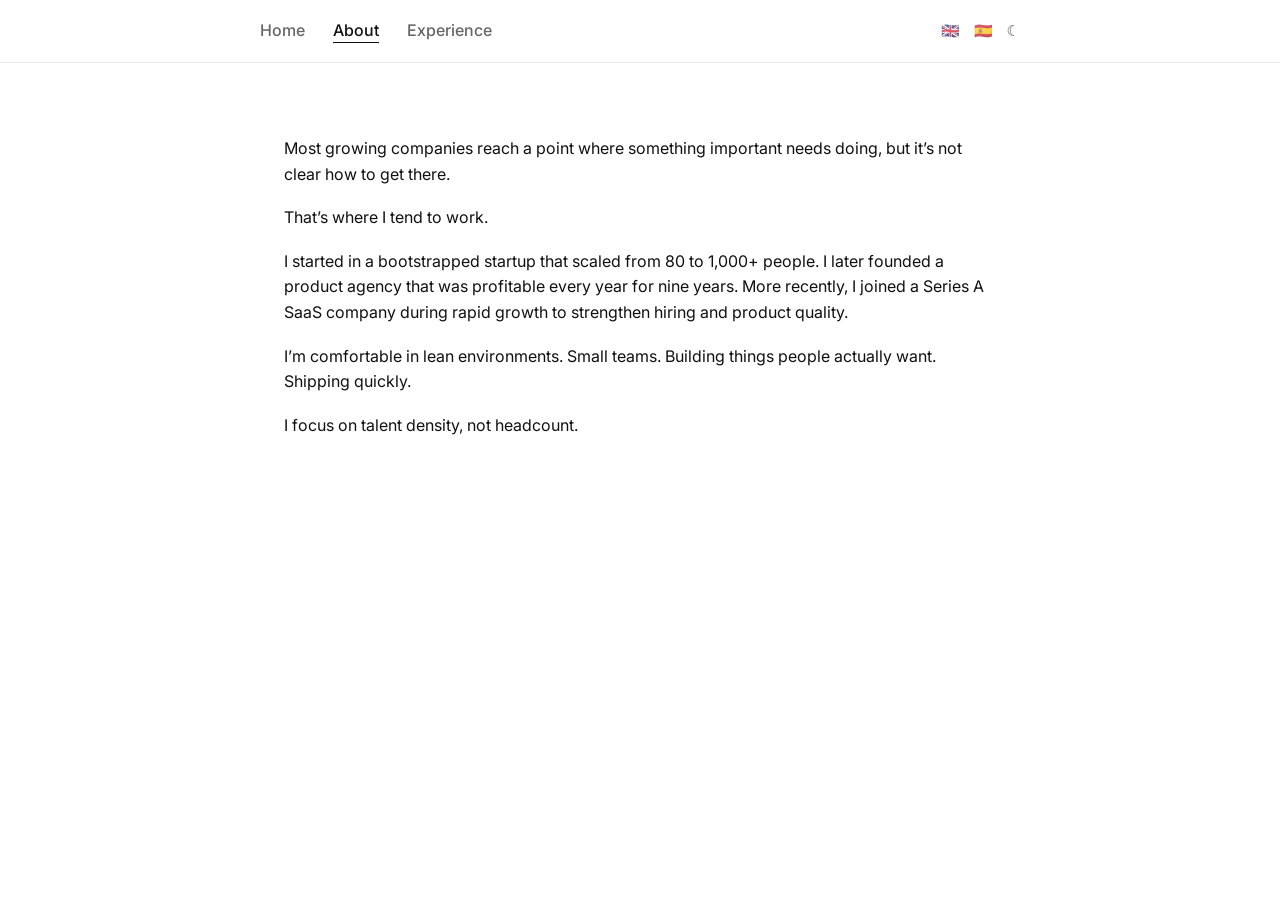
==== about.html @ 76f13b8b "final version" ====
<!DOCTYPE html>
<html lang="es" data-theme="light">
<head>
<meta charset="UTF-8">
<meta name="viewport" content="width=device-width, initial-scale=1.0">
<title>Sobre mí</title>
<link rel="stylesheet" href="style.css">
<link href="https://fonts.googleapis.com/css2?family=Inter:wght@400;500;600&display=swap" rel="stylesheet">
<script defer src="script.js"></script>
</head>

<body>

<nav>
  <div class="nav-inner">
    <div class="nav-links">
      <a href="index.html" data-en="Home" data-es="Inicio">Inicio</a>
      <a href="about.html" class="active" data-en="About" data-es="Sobre mí">Sobre mí</a>
      <a href="experience.html" data-en="Experience" data-es="Experiencia">Experiencia</a>
    </div>
    <div>
      <span class="lang-toggle" onclick="setLanguage('en')">🇬🇧</span>
      <span class="lang-toggle" onclick="setLanguage('es')">🇪🇸</span>
      <span class="lang-toggle" onclick="toggleTheme()">☾</span>
    </div>
  </div>
</nav>

<main class="container">

<p
data-en="Most growing companies reach a point where something important needs doing, but it’s not clear how to get there."
data-es="Muchas empresas en crecimiento llegan a un punto donde algo importante debe hacerse, pero no está claro cómo llegar ahí.">
Muchas empresas en crecimiento llegan a un punto donde algo importante debe hacerse, pero no está claro cómo llegar ahí.
</p>

<p
data-en="That’s where I tend to work."
data-es="Ahí es donde suelo trabajar.">
Ahí es donde suelo trabajar.
</p>

<p
data-en="I started in a bootstrapped startup that scaled from 80 to 1,000+ people. I later founded a product agency that was profitable every year for nine years. More recently, I joined a Series A SaaS company during rapid growth to strengthen hiring and product quality."
data-es="Comencé en una startup autofinanciada que creció de 80 a más de 1.000 personas. Luego fundé una agencia de producto que fue rentable todos los años durante nueve años. Más recientemente, me uní a una empresa SaaS Serie A en plena expansión para fortalecer la contratación y la calidad de producto.">
Comencé en una startup autofinanciada que creció de 80 a más de 1.000 personas. Luego fundé una agencia de producto que fue rentable todos los años durante nueve años. Más recientemente, me uní a una empresa SaaS Serie A en plena expansión para fortalecer la contratación y la calidad de producto.
</p>

<p
data-en="I’m comfortable in lean environments. Small teams. Building things people actually want. Shipping quickly."
data-es="Me siento cómodo en entornos pequeños. Equipos reducidos. Construir cosas que la gente realmente quiere. Lanzar rápido.">
Me siento cómodo en entornos pequeños. Equipos reducidos. Construir cosas que la gente realmente quiere. Lanzar rápido.
</p>

<p
data-en="I focus on talent density, not headcount."
data-es="Me enfoco en densidad de talento, no en cantidad.">
Me enfoco en densidad de talento, no en cantidad.
</p>

<div class="footer-space"></div>

</main>

</body>
</html>
---- style.css ----
:root {
  --text: #111;
  --muted: #666;
  --bg: #ffffff;
  --border: #eaeaea;
}

[data-theme="dark"] {
  --text: #f5f5f5;
  --muted: #9a9a9a;
  --bg: #0f0f0f;
  --border: #222;
}

* {
  box-sizing: border-box;
}

body {
  margin: 0;
  font-family: 'Inter', system-ui, -apple-system, sans-serif;
  background: var(--bg);
  color: var(--text);
  line-height: 1.6;
  -webkit-font-smoothing: antialiased;
  transition: background 0.2s ease, color 0.2s ease;
}

/* NAV */

nav {
  position: fixed;
  top: 0;
  width: 100%;
  background: var(--bg);
  border-bottom: 1px solid var(--border);
  padding: 18px 24px;
  display: flex;
  justify-content: center;
  z-index: 100;
}

.nav-inner {
  max-width: 760px;
  width: 100%;
  display: flex;
  justify-content: space-between;
  align-items: center;
}

.nav-links a {
  margin-right: 24px;
  text-decoration: none;
  color: var(--muted);
  font-weight: 500;
}

.nav-links a.active {
  color: var(--text);
  border-bottom: 1px solid var(--text);
  padding-bottom: 2px;
}

.lang-toggle {
  cursor: pointer;
  font-size: 15px;
  margin-left: 10px;
  opacity: 0.7;
}

.lang-toggle:hover {
  opacity: 1;
}

/* LAYOUT */

.container {
  max-width: 760px;
  margin: 0 auto;
  padding: 120px 24px 80px;
}

h1 {
  font-size: 1.9rem;
  font-weight: 600;
  line-height: 1.35;
  margin-bottom: 24px;
}

h2 {
  font-size: 1.4rem;
  margin: 0;
}

.role-meta {
  font-size: 0.9rem;
  color: var(--muted);
  margin-top: 4px;
}

p {
  margin-bottom: 18px;
}

ul {
  margin-top: 12px;
  padding-left: 18px;
}

li {
  margin-bottom: 8px;
}

.eyebrow {
  font-size: 13px;
  text-transform: uppercase;
  letter-spacing: 0.08em;
  color: var(--muted);
  margin-bottom: 14px;
}

.subline {
  font-size: 1rem;
  margin-top: 1rem;
  opacity: 0.75;
  font-weight: 500;
}

.location {
  margin-top: 1.5rem;
  font-size: 0.95rem;
  color: var(--muted);
}

.contact-link {
  cursor: pointer;
  border-bottom: 1px solid var(--border);
}

.contact-link:hover {
  border-bottom: 1px solid var(--text);
}

.footer-space {
  height: 60px;
}

/* COMPANY BLOCK */

.company {
  margin-top: 70px;
}

.company-header {
  display: flex;
  align-items: center;
  gap: 18px;
  cursor: pointer;
}

.company-logo {
  width: 42px;
  height: auto;
  opacity: 0.85;
  filter: grayscale(100%);
  transition: all 0.2s ease;
}

.company-header:hover .company-logo {
  filter: grayscale(0%);
  opacity: 1;
}

.company-meta {
  margin-left: 60px;
  margin-top: 10px;
  font-size: 0.9rem;
  color: var(--muted);
  max-height: 0;
  overflow: hidden;
  transition: max-height 0.25s ease;
}

.company.open .company-meta {
  max-height: 200px;
}

.company ul {
  margin-left: 60px;
}

/* RESPONSIVE */

@media (max-width: 768px) {

  .container {
    padding: 100px 20px 60px;
  }

  h1 {
    font-size: 1.6rem;
  }

  .company-logo {
    width: 36px;
  }

  .company-meta,
  .company ul {
    margin-left: 48px;
  }
}


/* Logo theme switching */

.logo-dark {
  display: none;
}

[data-theme="dark"] .logo-light {
  display: none;
}

[data-theme="dark"] .logo-dark {
  display: block;
}
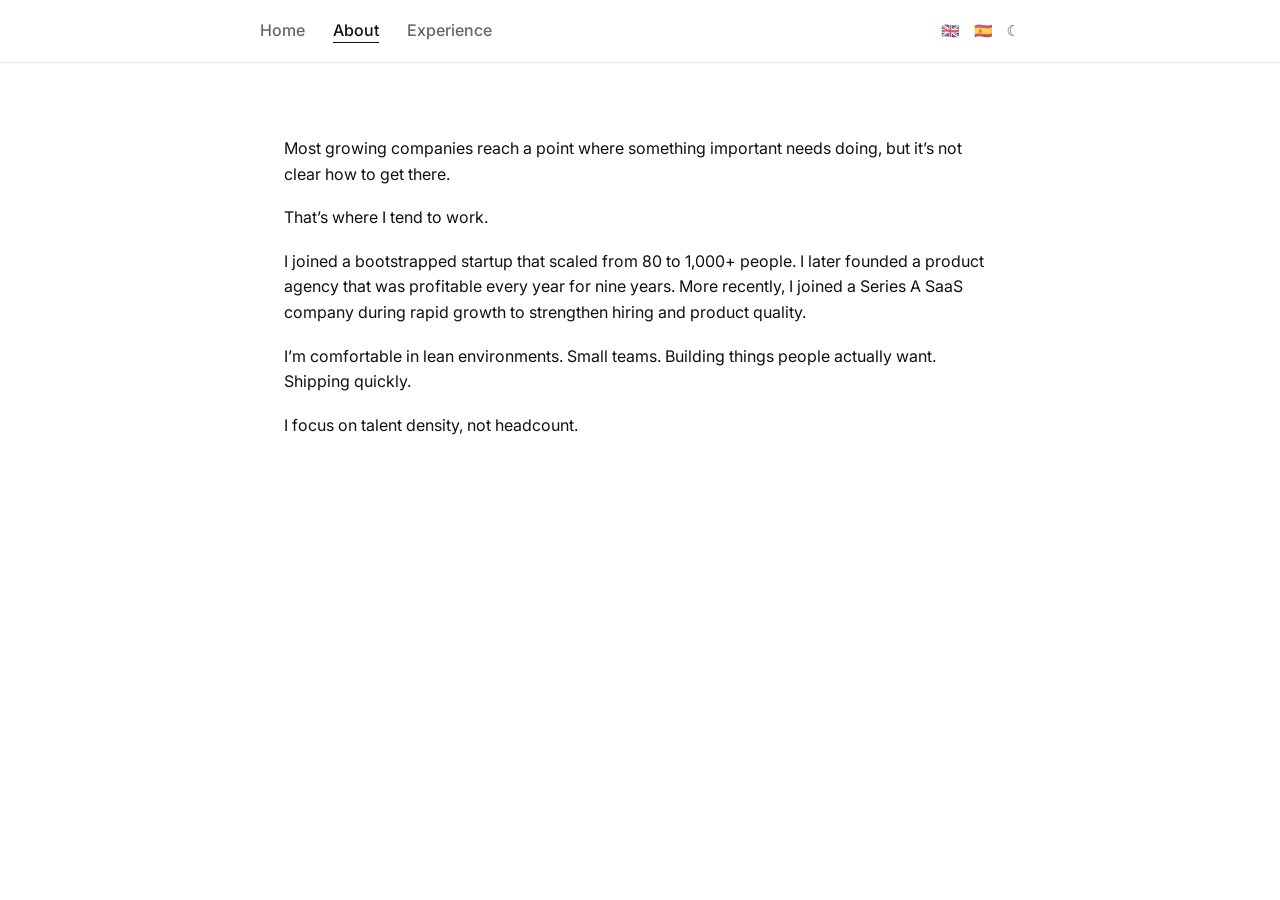
==== commit f8e54697: "text changes" ====
--- a/about.html
+++ b/about.html
@@ -41,7 +41,7 @@
 </p>
 
 <p
-data-en="I started in a bootstrapped startup that scaled from 80 to 1,000+ people. I later founded a product agency that was profitable every year for nine years. More recently, I joined a Series A SaaS company during rapid growth to strengthen hiring and product quality."
+data-en="I joined a bootstrapped startup that scaled from 80 to 1,000+ people. I later founded a product agency that was profitable every year for nine years. More recently, I joined a Series A SaaS company during rapid growth to strengthen hiring and product quality."
 data-es="Comencé en una startup autofinanciada que creció de 80 a más de 1.000 personas. Luego fundé una agencia de producto que fue rentable todos los años durante nueve años. Más recientemente, me uní a una empresa SaaS Serie A en plena expansión para fortalecer la contratación y la calidad de producto.">
 Comencé en una startup autofinanciada que creció de 80 a más de 1.000 personas. Luego fundé una agencia de producto que fue rentable todos los años durante nueve años. Más recientemente, me uní a una empresa SaaS Serie A en plena expansión para fortalecer la contratación y la calidad de producto.
 </p>
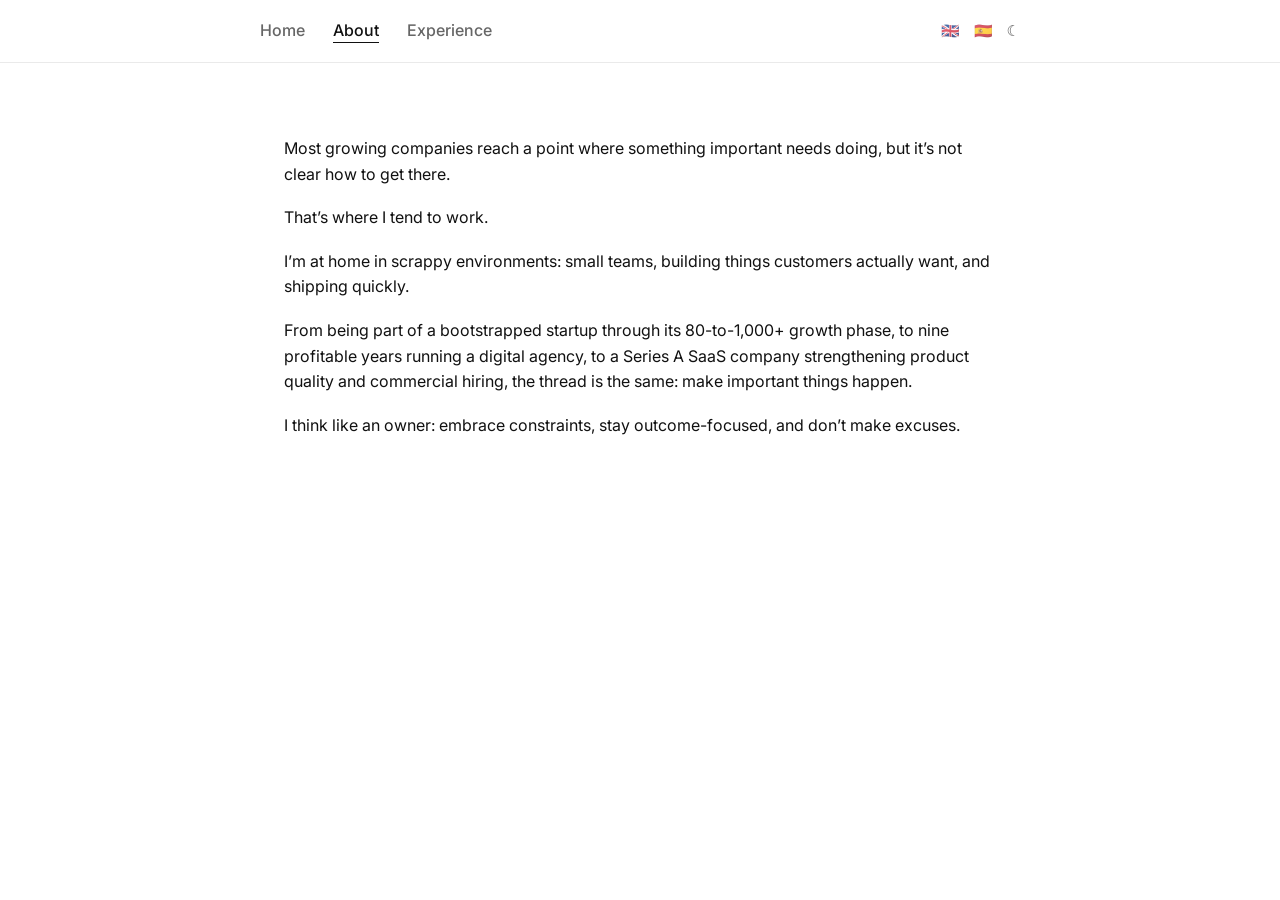
==== commit c51dff46: "text changes" ====
--- a/about.html
+++ b/about.html
@@ -21,7 +21,7 @@
     <div>
       <span class="lang-toggle" onclick="setLanguage('en')">🇬🇧</span>
       <span class="lang-toggle" onclick="setLanguage('es')">🇪🇸</span>
-      <span class="lang-toggle" onclick="toggleTheme()">☾</span>
+      <span class="lang-toggle" data-theme-toggle onclick="toggleTheme()">☾</span>
     </div>
   </div>
 </nav>
@@ -41,21 +41,21 @@
 </p>
 
 <p
-data-en="I joined a bootstrapped startup that scaled from 80 to 1,000+ people. I later founded a product agency that was profitable every year for nine years. More recently, I joined a Series A SaaS company during rapid growth to strengthen hiring and product quality."
-data-es="Comencé en una startup autofinanciada que creció de 80 a más de 1.000 personas. Luego fundé una agencia de producto que fue rentable todos los años durante nueve años. Más recientemente, me uní a una empresa SaaS Serie A en plena expansión para fortalecer la contratación y la calidad de producto.">
-Comencé en una startup autofinanciada que creció de 80 a más de 1.000 personas. Luego fundé una agencia de producto que fue rentable todos los años durante nueve años. Más recientemente, me uní a una empresa SaaS Serie A en plena expansión para fortalecer la contratación y la calidad de producto.
+data-en="I’m at home in scrappy environments: small teams, building things customers actually want, and shipping quickly."
+data-es="Me siento en casa en entornos ágiles: equipos pequeños, construir cosas que los clientes realmente quieren y lanzar rápido.">
+Me siento en casa en entornos ágiles: equipos pequeños, construir cosas que los clientes realmente quieren y lanzar rápido.
 </p>
 
 <p
-data-en="I’m comfortable in lean environments. Small teams. Building things people actually want. Shipping quickly."
-data-es="Me siento cómodo en entornos pequeños. Equipos reducidos. Construir cosas que la gente realmente quiere. Lanzar rápido.">
-Me siento cómodo en entornos pequeños. Equipos reducidos. Construir cosas que la gente realmente quiere. Lanzar rápido.
+data-en="From being part of a bootstrapped startup through its 80-to-1,000+ growth phase, to nine profitable years running a digital agency, to a Series A SaaS company strengthening product quality and commercial hiring, the thread is the same: make important things happen."
+data-es="Desde formar parte de una startup autofinanciada en su fase de crecimiento de 80 a 1.000+, hasta nueve años rentables dirigiendo una agencia digital, y luego una empresa SaaS Serie A fortaleciendo calidad de producto y contratación comercial, el hilo conductor es el mismo: hacer que lo importante suceda.">
+Desde formar parte de una startup autofinanciada en su fase de crecimiento de 80 a 1.000+, hasta nueve años rentables dirigiendo una agencia digital, y luego una empresa SaaS Serie A fortaleciendo calidad de producto y contratación comercial, el hilo conductor es el mismo: hacer que lo importante suceda.
 </p>
 
 <p
-data-en="I focus on talent density, not headcount."
-data-es="Me enfoco en densidad de talento, no en cantidad.">
-Me enfoco en densidad de talento, no en cantidad.
+data-en="I think like an owner: embrace constraints, stay outcome-focused, and don’t make excuses."
+data-es="Pienso como dueño: aceptar restricciones, mantener foco en resultados y no poner excusas.">
+Pienso como dueño: aceptar restricciones, mantener foco en resultados y no poner excusas.
 </p>
 
 <div class="footer-space"></div>
@@ -63,4 +63,4 @@
 </main>
 
 </body>
-</html>+</html>
--- a/style.css
+++ b/style.css
@@ -181,6 +181,27 @@
   transition: max-height 0.25s ease;
 }
 
+.company-meta a {
+  color: inherit;
+  text-underline-offset: 2px;
+}
+
+.company-link {
+  display: inline-block;
+  font-size: 0.78rem;
+  letter-spacing: 0.01em;
+  text-decoration: none;
+  border: 1px solid var(--border);
+  border-radius: 999px;
+  padding: 1px 8px;
+  transition: border-color 0.2s ease, color 0.2s ease;
+}
+
+.company-link:hover {
+  border-color: var(--text);
+  color: var(--text);
+}
+
 .company.open .company-meta {
   max-height: 200px;
 }
@@ -224,4 +245,4 @@
 
 [data-theme="dark"] .logo-dark {
   display: block;
-}+}
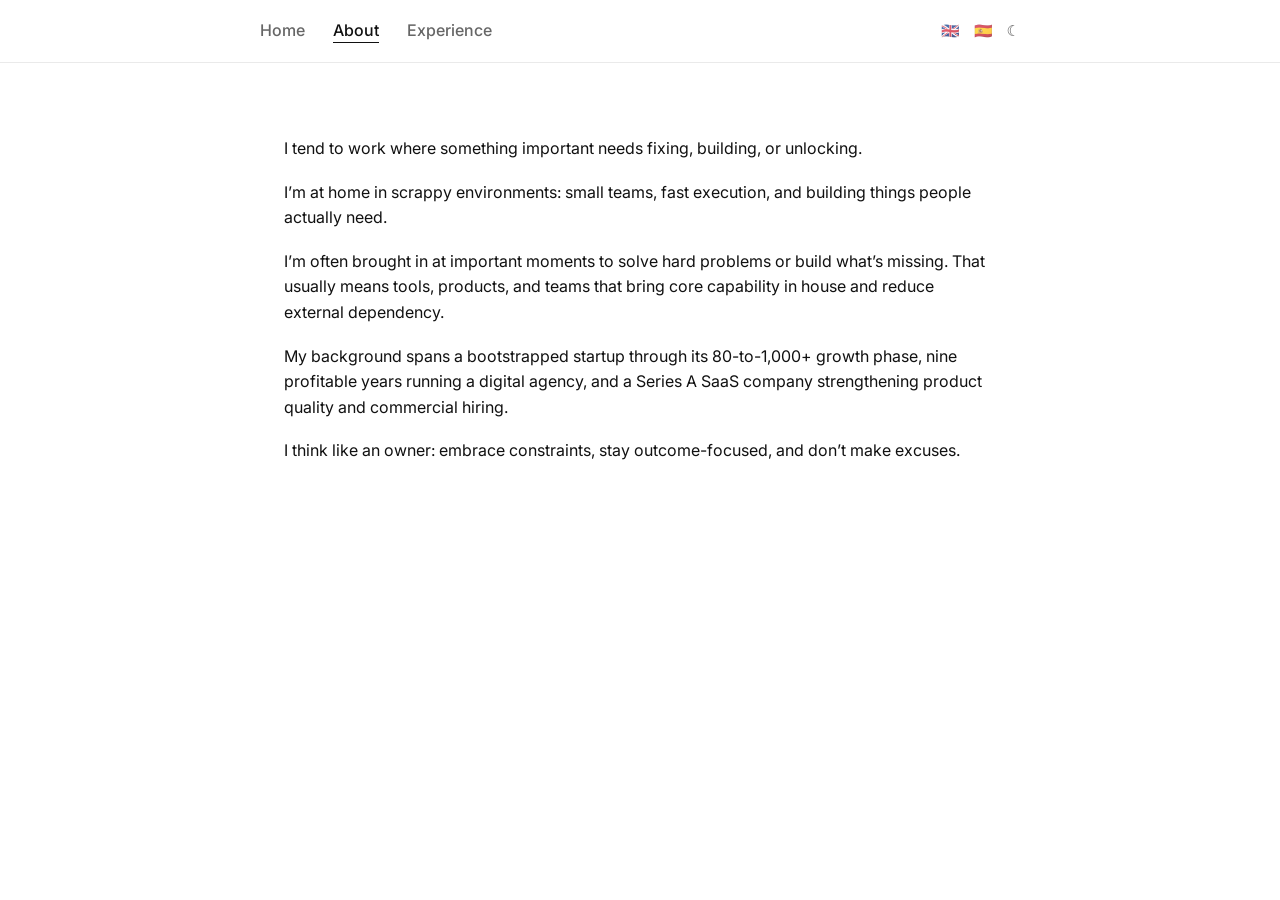
==== commit e7c25ecf: "about update" ====
--- a/about.html
+++ b/about.html
@@ -29,27 +29,27 @@
 <main class="container">
 
 <p
-data-en="Most growing companies reach a point where something important needs doing, but it’s not clear how to get there."
-data-es="Muchas empresas en crecimiento llegan a un punto donde algo importante debe hacerse, pero no está claro cómo llegar ahí.">
-Muchas empresas en crecimiento llegan a un punto donde algo importante debe hacerse, pero no está claro cómo llegar ahí.
+data-en="I tend to work where something important needs fixing, building, or unlocking."
+data-es="Suelo trabajar donde algo importante necesita resolverse, construirse o desbloquearse.">
+Suelo trabajar donde algo importante necesita resolverse, construirse o desbloquearse.
 </p>
 
 <p
-data-en="That’s where I tend to work."
-data-es="Ahí es donde suelo trabajar.">
-Ahí es donde suelo trabajar.
+data-en="I’m at home in scrappy environments: small teams, fast execution, and building things people actually need."
+data-es="Me siento en casa en entornos ágiles: equipos pequeños, ejecución rápida y construir cosas que la gente realmente necesita.">
+Me siento en casa en entornos ágiles: equipos pequeños, ejecución rápida y construir cosas que la gente realmente necesita.
 </p>
 
 <p
-data-en="I’m at home in scrappy environments: small teams, building things customers actually want, and shipping quickly."
-data-es="Me siento en casa en entornos ágiles: equipos pequeños, construir cosas que los clientes realmente quieren y lanzar rápido.">
-Me siento en casa en entornos ágiles: equipos pequeños, construir cosas que los clientes realmente quieren y lanzar rápido.
+data-en="I’m often brought in at important moments to solve hard problems or build what’s missing. That usually means tools, products, and teams that bring core capability in house and reduce external dependency."
+data-es="A menudo me incorporan en momentos importantes para resolver problemas difíciles o construir lo que falta. Normalmente eso significa herramientas, productos y equipos que incorporan capacidades clave dentro de la empresa y reducen la dependencia externa.">
+A menudo me incorporan en momentos importantes para resolver problemas difíciles o construir lo que falta. Normalmente eso significa herramientas, productos y equipos que incorporan capacidades clave dentro de la empresa y reducen la dependencia externa.
 </p>
 
 <p
-data-en="From being part of a bootstrapped startup through its 80-to-1,000+ growth phase, to nine profitable years running a digital agency, to a Series A SaaS company strengthening product quality and commercial hiring, the thread is the same: make important things happen."
-data-es="Desde formar parte de una startup autofinanciada en su fase de crecimiento de 80 a 1.000+, hasta nueve años rentables dirigiendo una agencia digital, y luego una empresa SaaS Serie A fortaleciendo calidad de producto y contratación comercial, el hilo conductor es el mismo: hacer que lo importante suceda.">
-Desde formar parte de una startup autofinanciada en su fase de crecimiento de 80 a 1.000+, hasta nueve años rentables dirigiendo una agencia digital, y luego una empresa SaaS Serie A fortaleciendo calidad de producto y contratación comercial, el hilo conductor es el mismo: hacer que lo importante suceda.
+data-en="My background spans a bootstrapped startup through its 80-to-1,000+ growth phase, nine profitable years running a digital agency, and a Series A SaaS company strengthening product quality and commercial hiring."
+data-es="Mi experiencia abarca una startup autofinanciada en su fase de crecimiento de 80 a más de 1.000 personas, nueve años rentables dirigiendo una agencia digital y una empresa SaaS Serie A fortaleciendo la calidad de producto y la contratación comercial.">
+Mi experiencia abarca una startup autofinanciada en su fase de crecimiento de 80 a más de 1.000 personas, nueve años rentables dirigiendo una agencia digital y una empresa SaaS Serie A fortaleciendo la calidad de producto y la contratación comercial.
 </p>
 
 <p
--- a/style.css
+++ b/style.css
@@ -81,10 +81,25 @@
 }
 
 h1 {
-  font-size: 1.9rem;
+  font-size: 1.8rem;
   font-weight: 600;
-  line-height: 1.35;
+  line-height: 1.3;
   margin-bottom: 24px;
+}
+
+.hero-headline {
+  max-width: none;
+}
+
+.hero-secondary {
+  display: block;
+  max-width: none;
+  margin-top: 0.45em;
+  font-size: 0.82em;
+  font-weight: 500;
+  line-height: 1.45;
+  color: var(--text);
+  opacity: 0.65;
 }
 
 h2 {
@@ -139,6 +154,39 @@
 
 .contact-link:hover {
   border-bottom: 1px solid var(--text);
+}
+
+.fit-section {
+  margin-top: 28px;
+}
+
+.fit-trigger {
+  display: inline-block;
+  margin-bottom: 0;
+  padding-bottom: 2px;
+  border-bottom: 1px solid var(--border);
+  color: var(--muted);
+  cursor: pointer;
+}
+
+.fit-trigger:hover {
+  color: var(--text);
+  border-bottom-color: var(--text);
+}
+
+.fit-panel {
+  max-height: 0;
+  overflow: hidden;
+  transition: max-height 0.25s ease, margin-top 0.25s ease;
+}
+
+.fit-section.open .fit-panel {
+  max-height: 520px;
+  margin-top: 14px;
+}
+
+.fit-panel ul {
+  margin-top: 0;
 }
 
 .footer-space {
@@ -219,7 +267,11 @@
   }
 
   h1 {
-    font-size: 1.6rem;
+    font-size: 1.5rem;
+  }
+
+  .hero-secondary {
+    font-size: 0.86em;
   }
 
   .company-logo {
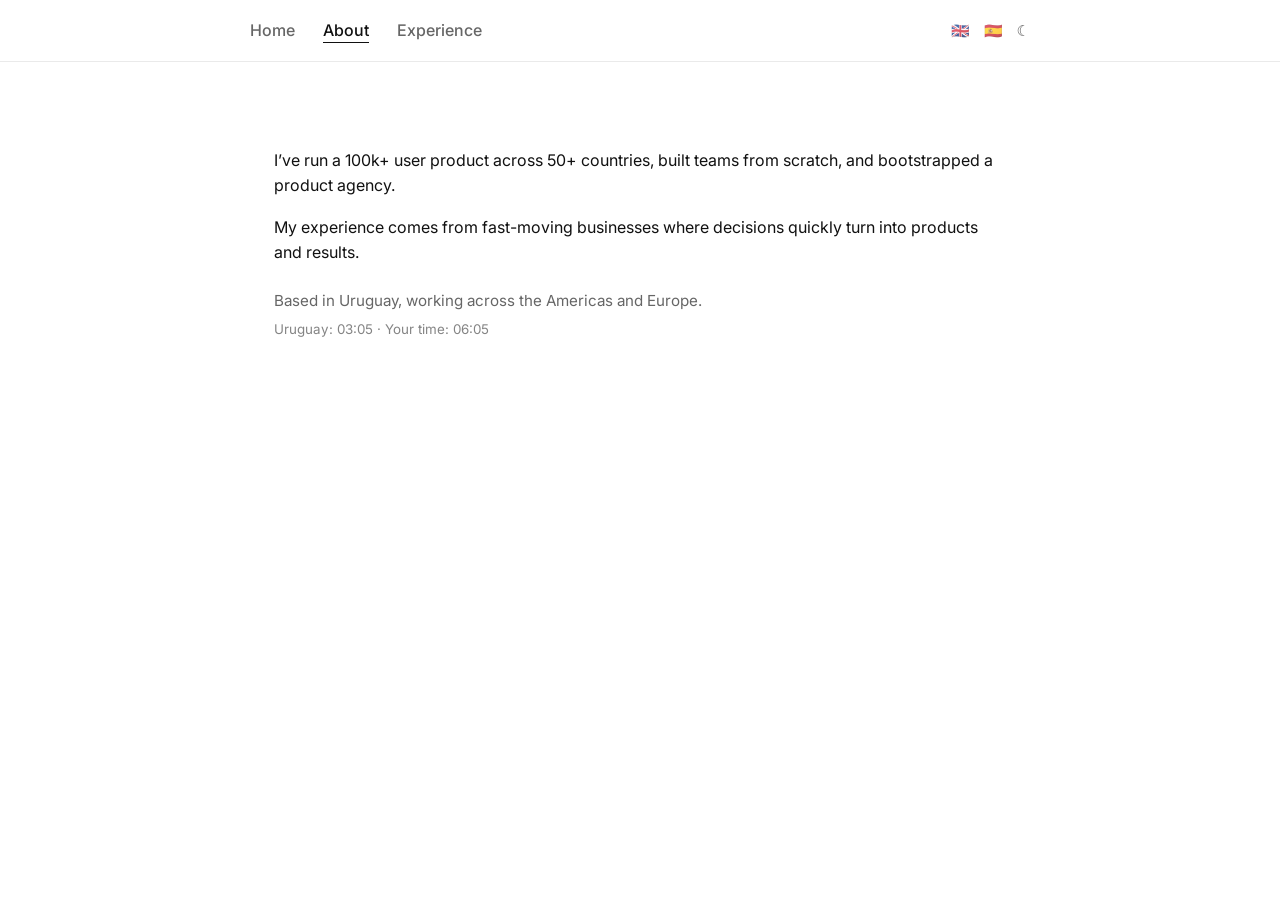
==== commit 0c89ed5e: "text updates" ====
--- a/about.html
+++ b/about.html
@@ -3,13 +3,13 @@
 <head>
 <meta charset="UTF-8">
 <meta name="viewport" content="width=device-width, initial-scale=1.0">
-<title>Sobre mí</title>
+<title>About</title>
 <link rel="stylesheet" href="style.css">
 <link href="https://fonts.googleapis.com/css2?family=Inter:wght@400;500;600&display=swap" rel="stylesheet">
 <script defer src="script.js"></script>
 </head>
 
-<body>
+<body data-title-en="About" data-title-es="Sobre mí">
 
 <nav>
   <div class="nav-inner">
@@ -29,33 +29,21 @@
 <main class="container">
 
 <p
-data-en="I tend to work where something important needs fixing, building, or unlocking."
-data-es="Suelo trabajar donde algo importante necesita resolverse, construirse o desbloquearse.">
-Suelo trabajar donde algo importante necesita resolverse, construirse o desbloquearse.
+data-en="I’ve run a 100k+ user product across 50+ countries, built teams from scratch, and bootstrapped a product agency."
+data-es="He liderado un producto con más de 100.000 usuarios en más de 50 países, construido equipos desde cero y creado una agencia de producto autofinanciada.">
+He liderado un producto con más de 100.000 usuarios en más de 50 países, construido equipos desde cero y creado una agencia de producto autofinanciada.
 </p>
 
 <p
-data-en="I’m at home in scrappy environments: small teams, fast execution, and building things people actually need."
-data-es="Me siento en casa en entornos ágiles: equipos pequeños, ejecución rápida y construir cosas que la gente realmente necesita.">
-Me siento en casa en entornos ágiles: equipos pequeños, ejecución rápida y construir cosas que la gente realmente necesita.
+data-en="My experience comes from fast-moving businesses where decisions quickly turn into products and results."
+data-es="Mi experiencia viene de empresas ágiles donde las decisiones se convierten rápidamente en productos y resultados.">
+Mi experiencia viene de empresas ágiles donde las decisiones se convierten rápidamente en productos y resultados.
 </p>
 
-<p
-data-en="I’m often brought in at important moments to solve hard problems or build what’s missing. That usually means tools, products, and teams that bring core capability in house and reduce external dependency."
-data-es="A menudo me incorporan en momentos importantes para resolver problemas difíciles o construir lo que falta. Normalmente eso significa herramientas, productos y equipos que incorporan capacidades clave dentro de la empresa y reducen la dependencia externa.">
-A menudo me incorporan en momentos importantes para resolver problemas difíciles o construir lo que falta. Normalmente eso significa herramientas, productos y equipos que incorporan capacidades clave dentro de la empresa y reducen la dependencia externa.
-</p>
-
-<p
-data-en="My background spans a bootstrapped startup through its 80-to-1,000+ growth phase, nine profitable years running a digital agency, and a Series A SaaS company strengthening product quality and commercial hiring."
-data-es="Mi experiencia abarca una startup autofinanciada en su fase de crecimiento de 80 a más de 1.000 personas, nueve años rentables dirigiendo una agencia digital y una empresa SaaS Serie A fortaleciendo la calidad de producto y la contratación comercial.">
-Mi experiencia abarca una startup autofinanciada en su fase de crecimiento de 80 a más de 1.000 personas, nueve años rentables dirigiendo una agencia digital y una empresa SaaS Serie A fortaleciendo la calidad de producto y la contratación comercial.
-</p>
-
-<p
-data-en="I think like an owner: embrace constraints, stay outcome-focused, and don’t make excuses."
-data-es="Pienso como dueño: aceptar restricciones, mantener foco en resultados y no poner excusas.">
-Pienso como dueño: aceptar restricciones, mantener foco en resultados y no poner excusas.
+<p class="location"
+data-en="Based in Uruguay, working across the Americas and Europe.<br><span class='time-row'>Uruguay: <span data-uy-time></span> · Your time: <span data-local-time></span></span>"
+data-es="Basado en Uruguay, trabajando en América y Europa.<br><span class='time-row'>Uruguay: <span data-uy-time></span> · Tu hora: <span data-local-time></span></span>">
+Basado en Uruguay, trabajando en América y Europa.<br><span class="time-row">Uruguay: <span data-uy-time></span> · Tu hora: <span data-local-time></span></span>
 </p>
 
 <div class="footer-space"></div>
--- a/style.css
+++ b/style.css
@@ -21,7 +21,7 @@
   font-family: 'Inter', system-ui, -apple-system, sans-serif;
   background: var(--bg);
   color: var(--text);
-  line-height: 1.6;
+  line-height: 1.58;
   -webkit-font-smoothing: antialiased;
   transition: background 0.2s ease, color 0.2s ease;
 }
@@ -32,20 +32,22 @@
   position: fixed;
   top: 0;
   width: 100%;
-  background: var(--bg);
+  background: color-mix(in srgb, var(--bg) 92%, transparent);
   border-bottom: 1px solid var(--border);
   padding: 18px 24px;
   display: flex;
   justify-content: center;
   z-index: 100;
+  backdrop-filter: blur(10px);
 }
 
 .nav-inner {
-  max-width: 760px;
+  max-width: 780px;
   width: 100%;
   display: flex;
   justify-content: space-between;
   align-items: center;
+  gap: 16px;
 }
 
 .nav-links a {
@@ -75,31 +77,32 @@
 /* LAYOUT */
 
 .container {
-  max-width: 760px;
+  max-width: 780px;
   margin: 0 auto;
-  padding: 120px 24px 80px;
+  padding: 132px 24px 88px;
 }
 
 h1 {
-  font-size: 1.8rem;
+  font-size: 2rem;
   font-weight: 600;
-  line-height: 1.3;
-  margin-bottom: 24px;
+  line-height: 1.24;
+  letter-spacing: -0.02em;
+  margin-bottom: 18px;
 }
 
 .hero-headline {
-  max-width: none;
+  max-width: 620px;
 }
 
 .hero-secondary {
   display: block;
-  max-width: none;
-  margin-top: 0.45em;
-  font-size: 0.82em;
+  max-width: 620px;
+  margin-top: 0.55em;
+  font-size: 0.78em;
   font-weight: 500;
   line-height: 1.45;
   color: var(--text);
-  opacity: 0.65;
+  opacity: 0.68;
 }
 
 h2 {
@@ -114,7 +117,7 @@
 }
 
 p {
-  margin-bottom: 18px;
+  margin-bottom: 16px;
 }
 
 ul {
@@ -135,9 +138,9 @@
 }
 
 .subline {
-  font-size: 1rem;
-  margin-top: 1rem;
-  opacity: 0.75;
+  font-size: 0.98rem;
+  margin-top: 0.8rem;
+  opacity: 0.7;
   font-weight: 500;
 }
 
@@ -147,6 +150,13 @@
   color: var(--muted);
 }
 
+.time-row {
+  display: block;
+  margin-top: 0.35rem;
+  font-size: 0.88em;
+  opacity: 0.8;
+}
+
 .contact-link {
   cursor: pointer;
   border-bottom: 1px solid var(--border);
@@ -157,7 +167,9 @@
 }
 
 .fit-section {
-  margin-top: 28px;
+  margin-top: 32px;
+  padding-top: 22px;
+  border-top: 1px solid var(--border);
 }
 
 .fit-trigger {
@@ -187,6 +199,11 @@
 
 .fit-panel ul {
   margin-top: 0;
+  padding-left: 20px;
+}
+
+.fit-panel li {
+  margin-bottom: 10px;
 }
 
 .footer-space {
@@ -196,12 +213,14 @@
 /* COMPANY BLOCK */
 
 .company {
-  margin-top: 70px;
+  margin-top: 56px;
+  padding-top: 28px;
+  border-top: 1px solid var(--border);
 }
 
 .company-header {
   display: flex;
-  align-items: center;
+  align-items: flex-start;
   gap: 18px;
   cursor: pointer;
 }
@@ -209,24 +228,26 @@
 .company-logo {
   width: 42px;
   height: auto;
-  opacity: 0.85;
+  opacity: 0.8;
   filter: grayscale(100%);
-  transition: all 0.2s ease;
+  transition: transform 0.2s ease, opacity 0.2s ease, filter 0.2s ease;
 }
 
 .company-header:hover .company-logo {
   filter: grayscale(0%);
   opacity: 1;
+  transform: translateY(-1px);
 }
 
 .company-meta {
   margin-left: 60px;
-  margin-top: 10px;
+  margin-top: 12px;
   font-size: 0.9rem;
   color: var(--muted);
+  line-height: 1.5;
   max-height: 0;
   overflow: hidden;
-  transition: max-height 0.25s ease;
+  transition: max-height 0.25s ease, margin-top 0.25s ease;
 }
 
 .company-meta a {
@@ -252,10 +273,12 @@
 
 .company.open .company-meta {
   max-height: 200px;
+  margin-top: 12px;
 }
 
 .company ul {
   margin-left: 60px;
+  margin-top: 14px;
 }
 
 /* RESPONSIVE */
@@ -263,15 +286,39 @@
 @media (max-width: 768px) {
 
   .container {
-    padding: 100px 20px 60px;
+    padding: 108px 20px 64px;
   }
 
   h1 {
-    font-size: 1.5rem;
+    font-size: 1.58rem;
+  }
+
+  .hero-headline {
+    max-width: none;
   }
 
   .hero-secondary {
-    font-size: 0.86em;
+    max-width: none;
+    font-size: 0.84em;
+  }
+
+  nav {
+    padding: 14px 18px;
+  }
+
+  .nav-inner {
+    align-items: flex-start;
+    flex-wrap: wrap;
+  }
+
+  .nav-links {
+    display: flex;
+    flex-wrap: wrap;
+    row-gap: 8px;
+  }
+
+  .nav-links a {
+    margin-right: 18px;
   }
 
   .company-logo {
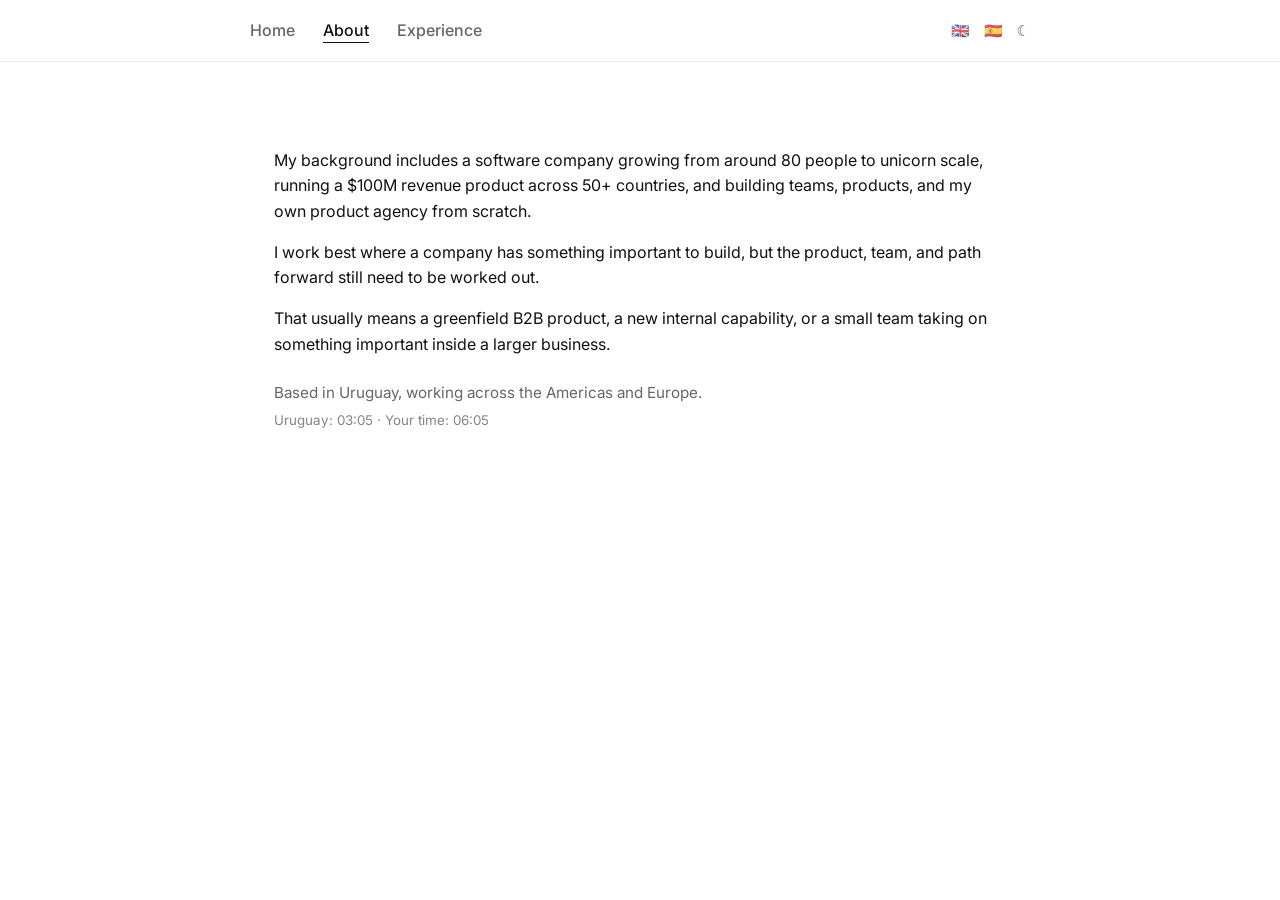
==== commit af26bedc: "Refine site positioning copy" ====
--- a/about.html
+++ b/about.html
@@ -29,15 +29,21 @@
 <main class="container">
 
 <p
-data-en="I’ve run a 100k+ user product across 50+ countries, built teams from scratch, and bootstrapped a product agency."
-data-es="He liderado un producto con más de 100.000 usuarios en más de 50 países, construido equipos desde cero y creado una agencia de producto autofinanciada.">
-He liderado un producto con más de 100.000 usuarios en más de 50 países, construido equipos desde cero y creado una agencia de producto autofinanciada.
+data-en="My background includes a software company growing from around 80 people to unicorn scale, running a $100M revenue product across 50+ countries, and building teams, products, and my own product agency from scratch."
+data-es="Mi experiencia incluye una empresa de software creciendo desde unas 80 personas hasta escala unicornio, liderando un producto de $100M de ingresos en más de 50 países y creando equipos, productos y mi propia agencia de producto desde cero.">
+Mi experiencia incluye una empresa de software creciendo desde unas 80 personas hasta escala unicornio, liderando un producto de $100M de ingresos en más de 50 países y creando equipos, productos y mi propia agencia de producto desde cero.
 </p>
 
 <p
-data-en="My experience comes from fast-moving businesses where decisions quickly turn into products and results."
-data-es="Mi experiencia viene de empresas ágiles donde las decisiones se convierten rápidamente en productos y resultados.">
-Mi experiencia viene de empresas ágiles donde las decisiones se convierten rápidamente en productos y resultados.
+data-en="I work best where a company has something important to build, but the product, team, and path forward still need to be worked out."
+data-es="Trabajo mejor cuando una empresa tiene algo importante que construir, pero el producto, el equipo y el camino a seguir todavía están por definir.">
+Trabajo mejor cuando una empresa tiene algo importante que construir, pero el producto, el equipo y el camino a seguir todavía están por definir.
+</p>
+
+<p
+data-en="That usually means a greenfield B2B product, a new internal capability, or a small team taking on something important inside a larger business."
+data-es="Eso suele significar un producto B2B desde cero, una nueva capacidad interna o un equipo pequeño abordando algo importante dentro de una empresa más grande.">
+Eso suele significar un producto B2B desde cero, una nueva capacidad interna o un equipo pequeño abordando algo importante dentro de una empresa más grande.
 </p>
 
 <p class="location"
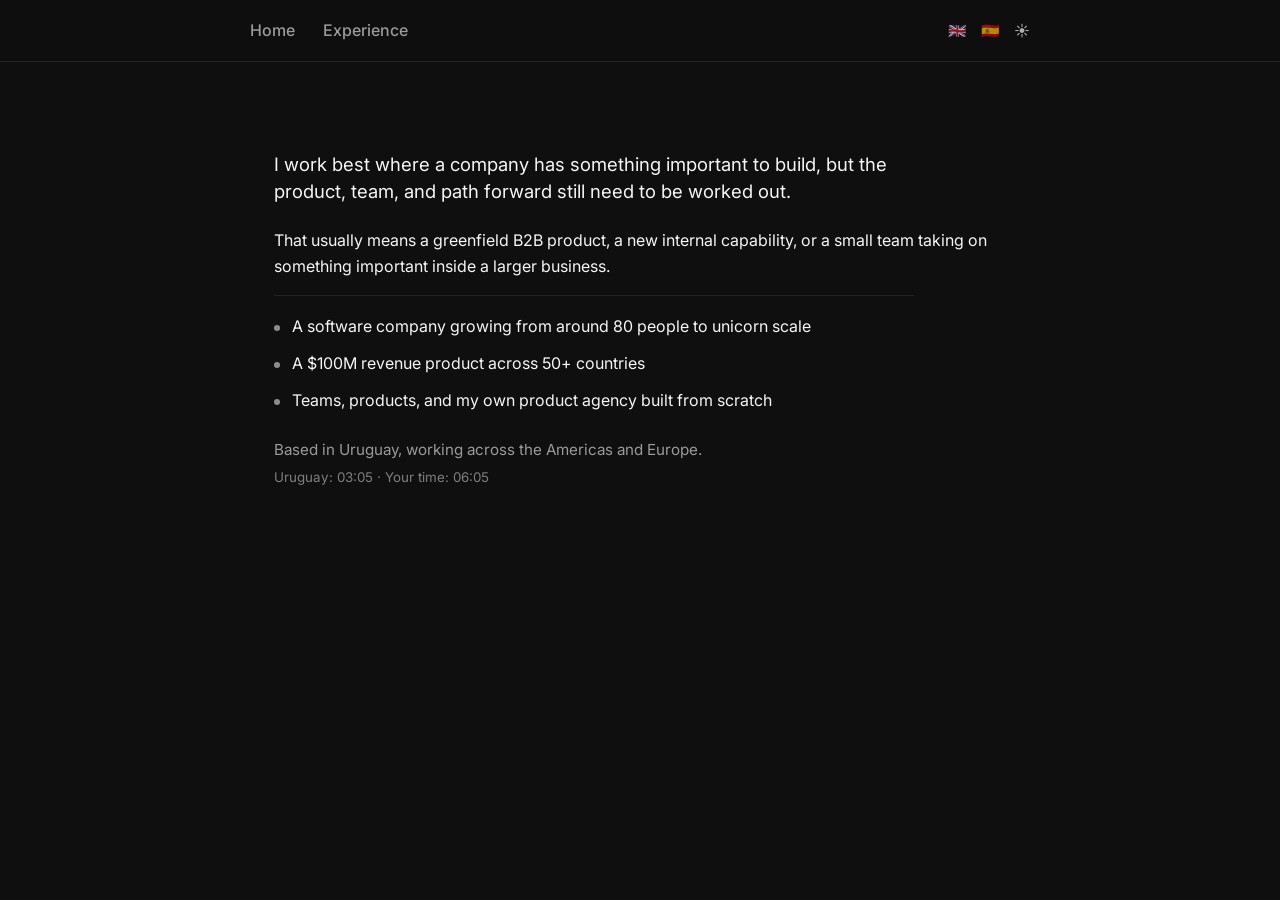
==== commit 34feb7d3: "Refine site positioning copy" ====
--- a/about.html
+++ b/about.html
@@ -1,5 +1,5 @@
 <!DOCTYPE html>
-<html lang="es" data-theme="light">
+<html lang="es" data-theme="dark">
 <head>
 <meta charset="UTF-8">
 <meta name="viewport" content="width=device-width, initial-scale=1.0">
@@ -15,7 +15,6 @@
   <div class="nav-inner">
     <div class="nav-links">
       <a href="index.html" data-en="Home" data-es="Inicio">Inicio</a>
-      <a href="about.html" class="active" data-en="About" data-es="Sobre mí">Sobre mí</a>
       <a href="experience.html" data-en="Experience" data-es="Experiencia">Experiencia</a>
     </div>
     <div>
@@ -28,13 +27,7 @@
 
 <main class="container">
 
-<p
-data-en="My background includes a software company growing from around 80 people to unicorn scale, running a $100M revenue product across 50+ countries, and building teams, products, and my own product agency from scratch."
-data-es="Mi experiencia incluye una empresa de software creciendo desde unas 80 personas hasta escala unicornio, liderando un producto de $100M de ingresos en más de 50 países y creando equipos, productos y mi propia agencia de producto desde cero.">
-Mi experiencia incluye una empresa de software creciendo desde unas 80 personas hasta escala unicornio, liderando un producto de $100M de ingresos en más de 50 países y creando equipos, productos y mi propia agencia de producto desde cero.
-</p>
-
-<p
+<p class="about-lead"
 data-en="I work best where a company has something important to build, but the product, team, and path forward still need to be worked out."
 data-es="Trabajo mejor cuando una empresa tiene algo importante que construir, pero el producto, el equipo y el camino a seguir todavía están por definir.">
 Trabajo mejor cuando una empresa tiene algo importante que construir, pero el producto, el equipo y el camino a seguir todavía están por definir.
@@ -45,6 +38,21 @@
 data-es="Eso suele significar un producto B2B desde cero, una nueva capacidad interna o un equipo pequeño abordando algo importante dentro de una empresa más grande.">
 Eso suele significar un producto B2B desde cero, una nueva capacidad interna o un equipo pequeño abordando algo importante dentro de una empresa más grande.
 </p>
+
+<ul class="about-points">
+  <li data-en="A software company growing from around 80 people to unicorn scale"
+      data-es="Una empresa de software creciendo desde unas 80 personas hasta escala unicornio">
+    Una empresa de software creciendo desde unas 80 personas hasta escala unicornio
+  </li>
+  <li data-en="A $100M revenue product across 50+ countries"
+      data-es="Un producto de $100M de ingresos en más de 50 países">
+    Un producto de $100M de ingresos en más de 50 países
+  </li>
+  <li data-en="Teams, products, and my own product agency built from scratch"
+      data-es="Equipos, productos y mi propia agencia de producto B2B construidos desde cero">
+    Equipos, productos y mi propia agencia de producto B2B construidos desde cero
+  </li>
+</ul>
 
 <p class="location"
 data-en="Based in Uruguay, working across the Americas and Europe.<br><span class='time-row'>Uruguay: <span data-uy-time></span> · Your time: <span data-local-time></span></span>"
--- a/style.css
+++ b/style.css
@@ -150,6 +150,39 @@
   color: var(--muted);
 }
 
+.about-lead {
+  max-width: 640px;
+  margin-bottom: 22px;
+  font-size: 1.16rem;
+  line-height: 1.5;
+}
+
+.about-points {
+  max-width: 640px;
+  margin: 0 0 24px;
+  padding: 18px 0 0;
+  border-top: 1px solid var(--border);
+  list-style: none;
+}
+
+.about-points li {
+  position: relative;
+  margin-bottom: 12px;
+  padding-left: 18px;
+}
+
+.about-points li::before {
+  content: "";
+  position: absolute;
+  left: 0;
+  top: 0.7em;
+  width: 6px;
+  height: 6px;
+  border-radius: 999px;
+  background: var(--text);
+  opacity: 0.55;
+}
+
 .time-row {
   display: block;
   margin-top: 0.35rem;
@@ -166,44 +199,51 @@
   border-bottom: 1px solid var(--text);
 }
 
-.fit-section {
-  margin-top: 32px;
+.home-section {
+  max-width: 640px;
+  margin-top: 36px;
   padding-top: 22px;
   border-top: 1px solid var(--border);
 }
 
-.fit-trigger {
+.section-title {
   display: inline-block;
   margin-bottom: 0;
   padding-bottom: 2px;
+  font-size: 0.96rem;
+  font-weight: 600;
+  color: var(--muted);
   border-bottom: 1px solid var(--border);
-  color: var(--muted);
   cursor: pointer;
 }
 
-.fit-trigger:hover {
+.section-title:hover {
   color: var(--text);
   border-bottom-color: var(--text);
 }
 
-.fit-panel {
+.section-panel {
   max-height: 0;
   overflow: hidden;
   transition: max-height 0.25s ease, margin-top 0.25s ease;
 }
 
-.fit-section.open .fit-panel {
+.collapsible-section.open .section-panel {
   max-height: 520px;
   margin-top: 14px;
 }
 
-.fit-panel ul {
+.section-points {
   margin-top: 0;
   padding-left: 20px;
 }
 
-.fit-panel li {
+.section-points li {
   margin-bottom: 10px;
+}
+
+.section-points .time-row {
+  margin-top: 0.45rem;
 }
 
 .footer-space {
@@ -216,13 +256,13 @@
   margin-top: 56px;
   padding-top: 28px;
   border-top: 1px solid var(--border);
+  cursor: pointer;
 }
 
 .company-header {
   display: flex;
   align-items: flex-start;
   gap: 18px;
-  cursor: pointer;
 }
 
 .company-logo {
@@ -272,13 +312,42 @@
 }
 
 .company.open .company-meta {
-  max-height: 200px;
+  max-height: none;
+  margin-top: 0;
+}
+
+.company-summary {
+  margin: 10px 0 0 60px;
+  max-width: 620px;
+  color: var(--text);
+}
+
+.company-panel {
+  max-height: 0;
+  overflow: hidden;
+  transition: max-height 0.25s ease, margin-top 0.25s ease;
+}
+
+.company.open .company-panel {
+  max-height: 720px;
   margin-top: 12px;
 }
 
-.company ul {
+.company-panel .company-meta {
+  margin-left: 60px;
+  margin-top: 0;
+  max-height: none;
+  overflow: visible;
+}
+
+.company-panel ul {
   margin-left: 60px;
   margin-top: 14px;
+  padding-bottom: 4px;
+}
+
+.company-panel li {
+  margin-bottom: 8px;
 }
 
 /* RESPONSIVE */
@@ -325,8 +394,9 @@
     width: 36px;
   }
 
-  .company-meta,
-  .company ul {
+  .company-summary,
+  .company-panel .company-meta,
+  .company-panel ul {
     margin-left: 48px;
   }
 }
